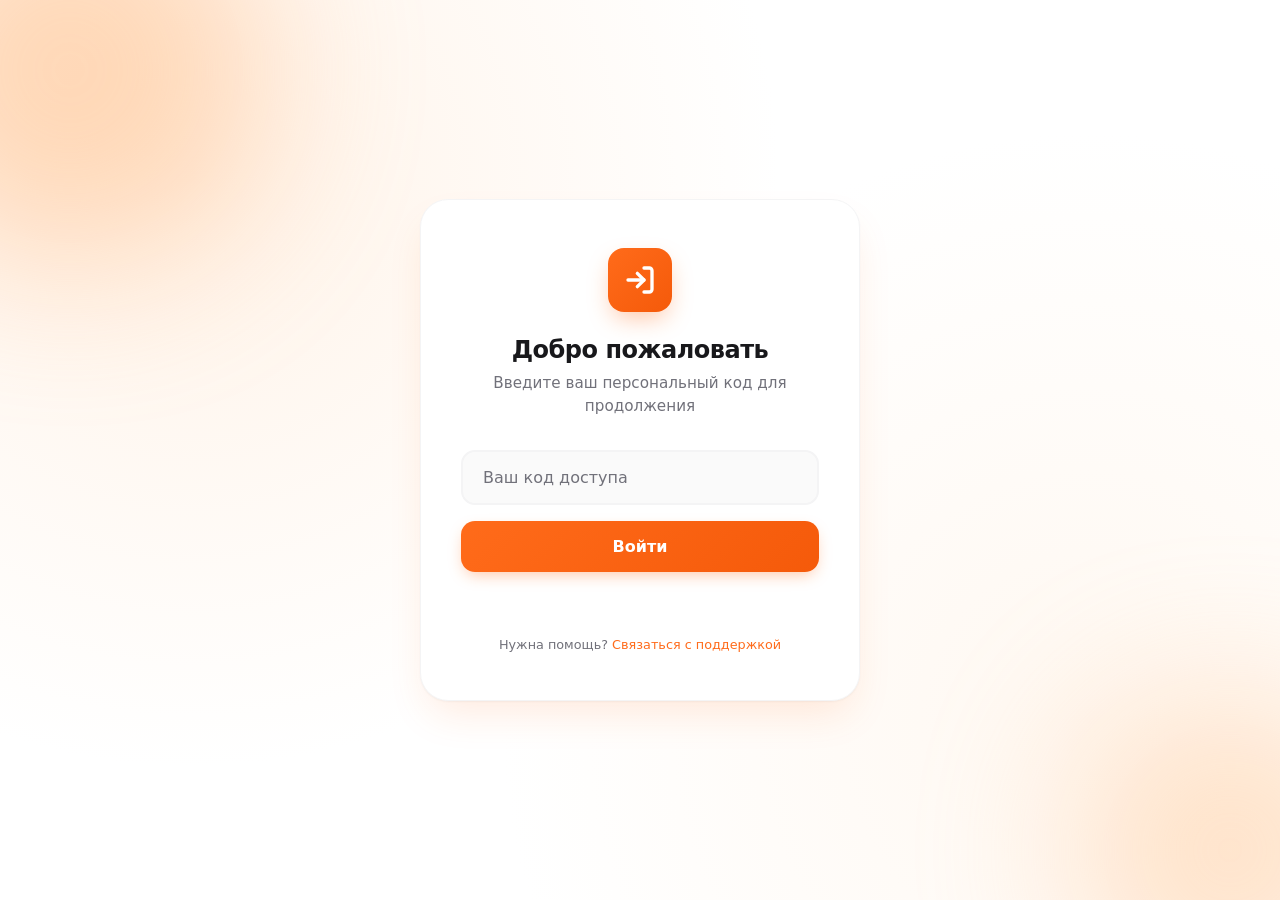
==== frontend/index.html @ 89c7c858 "update 1.2" ====
<!DOCTYPE html>
<html lang="ru">
<head>
    <meta charset="UTF-8">
    <meta name="viewport" content="width=device-width, initial-scale=1.0">
    <title>Вход в систему</title>
    <style>
        :root {
            --orange-500: #ff6b1a;
            --orange-600: #f55a0a;
            --orange-100: #fff3e8;
            --orange-50:  #fff8f1;
            --white:      #ffffff;
            --gray-50:    #fafafa;
            --gray-100:   #f4f4f5;
            --gray-300:   #d4d4d8;
            --gray-500:   #71717a;
            --gray-700:   #3f3f46;
            --gray-900:   #18181b;
            --red-500:    #ef4444;
        }

        * { box-sizing: border-box; margin: 0; padding: 0; }

        html, body { height: 100%; }

        body {
            display: flex;
            justify-content: center;
            align-items: center;
            min-height: 100vh;
            background:
                radial-gradient(circle at 15% 20%, var(--orange-100) 0%, transparent 45%),
                radial-gradient(circle at 85% 80%, var(--orange-50)  0%, transparent 45%),
                var(--white);
            font-family: 'Inter', 'Segoe UI', system-ui, -apple-system, sans-serif;
            color: var(--gray-900);
            padding: 1rem;
        }

        /* Декоративные оранжевые круги */
        .blob {
            position: fixed;
            border-radius: 50%;
            filter: blur(80px);
            opacity: 0.5;
            z-index: 0;
            pointer-events: none;
        }
        .blob-1 {
            width: 380px; height: 380px;
            background: #ffb980;
            top: -120px; left: -120px;
            animation: float 12s ease-in-out infinite;
        }
        .blob-2 {
            width: 300px; height: 300px;
            background: #ffc99a;
            bottom: -100px; right: -100px;
            animation: float 14s ease-in-out infinite reverse;
        }
        @keyframes float {
            0%, 100% { transform: translate(0, 0); }
            50%      { transform: translate(30px, -30px); }
        }

        .card {
            position: relative;
            z-index: 1;
            background: var(--white);
            border: 1px solid var(--gray-100);
            padding: 3rem 2.5rem;
            border-radius: 1.75rem;
            box-shadow:
                0 1px 2px rgba(0, 0, 0, 0.04),
                0 20px 40px -10px rgba(255, 107, 26, 0.15);
            width: 100%;
            max-width: 440px;
            text-align: center;
            animation: fadeUp 0.6s ease-out;
        }

        @keyframes fadeUp {
            from { opacity: 0; transform: translateY(16px); }
            to   { opacity: 1; transform: translateY(0); }
        }

        /* Логотип / иконка */
        .logo {
            width: 64px;
            height: 64px;
            margin: 0 auto 1.5rem;
            background: linear-gradient(135deg, var(--orange-500), var(--orange-600));
            border-radius: 1rem;
            display: flex;
            align-items: center;
            justify-content: center;
            box-shadow: 0 10px 25px -5px rgba(255, 107, 26, 0.4);
        }
        .logo svg {
            width: 32px;
            height: 32px;
            color: var(--white);
        }

        h1 {
            font-size: 1.5rem;
            font-weight: 700;
            margin-bottom: 0.5rem;
            color: var(--gray-900);
            letter-spacing: -0.02em;
        }

        .subtitle {
            color: var(--gray-500);
            font-size: 0.95rem;
            margin-bottom: 2rem;
            line-height: 1.5;
        }

        .input-wrapper {
            position: relative;
            margin-bottom: 1rem;
        }

        input {
            width: 100%;
            padding: 1rem 1.25rem;
            border-radius: 0.875rem;
            border: 2px solid var(--gray-100);
            background: var(--gray-50);
            color: var(--gray-900);
            font-size: 1rem;
            font-family: inherit;
            outline: none;
            transition: all 0.25s ease;
        }

        input::placeholder { color: var(--gray-500); }

        input:hover { border-color: var(--gray-300); }

        input:focus {
            border-color: var(--orange-500);
            background: var(--white);
            box-shadow: 0 0 0 4px rgba(255, 107, 26, 0.12);
        }

        .submit-btn {
            width: 100%;
            padding: 1rem;
            border: none;
            border-radius: 0.875rem;
            background: linear-gradient(135deg, var(--orange-500), var(--orange-600));
            color: var(--white);
            font-size: 1rem;
            font-weight: 600;
            font-family: inherit;
            cursor: pointer;
            transition: all 0.25s ease;
            box-shadow: 0 6px 16px -4px rgba(255, 107, 26, 0.4);
            display: flex;
            align-items: center;
            justify-content: center;
            gap: 0.5rem;
        }

        .submit-btn:hover:not(:disabled) {
            transform: translateY(-1px);
            box-shadow: 0 10px 20px -4px rgba(255, 107, 26, 0.5);
        }

        .submit-btn:active:not(:disabled) { transform: translateY(0); }

        .submit-btn:disabled {
            opacity: 0.7;
            cursor: not-allowed;
        }

        .spinner {
            width: 18px;
            height: 18px;
            border: 2.5px solid rgba(255, 255, 255, 0.4);
            border-top-color: var(--white);
            border-radius: 50%;
            animation: spin 0.7s linear infinite;
            display: none;
        }

        @keyframes spin { to { transform: rotate(360deg); } }

        .error {
            margin-top: 1rem;
            color: var(--red-500);
            font-size: 0.9rem;
            min-height: 1.2em;
            opacity: 0;
            transform: translateY(-4px);
            transition: all 0.3s ease;
        }
        .error.show {
            opacity: 1;
            transform: translateY(0);
        }

        .footer {
            margin-top: 2rem;
            font-size: 0.8rem;
            color: var(--gray-500);
        }
        .footer a {
            color: var(--orange-500);
            text-decoration: none;
            font-weight: 500;
        }
        .footer a:hover { text-decoration: underline; }

        /* Shake-анимация при ошибке */
        @keyframes shake {
            0%, 100% { transform: translateX(0); }
            25%      { transform: translateX(-8px); }
            75%      { transform: translateX(8px); }
        }
        .shake { animation: shake 0.4s ease; }

        @media (max-width: 480px) {
            .card { padding: 2rem 1.5rem; }
            h1 { font-size: 1.3rem; }
        }
    </style>
</head>
<body>

    <div class="blob blob-1"></div>
    <div class="blob blob-2"></div>

    <div class="card" id="card">
        <div class="logo">
            <svg viewBox="0 0 24 24" fill="none" stroke="currentColor" stroke-width="2.5" stroke-linecap="round" stroke-linejoin="round">
                <path d="M15 3h4a2 2 0 0 1 2 2v14a2 2 0 0 1-2 2h-4"/>
                <polyline points="10 17 15 12 10 7"/>
                <line x1="15" y1="12" x2="3" y2="12"/>
            </svg>
        </div>

        <h1>Добро пожаловать</h1>
        <p class="subtitle">Введите ваш персональный код для продолжения</p>

        <form id="authForm" autocomplete="off">
            <div class="input-wrapper">
                <input
                    type="text"
                    id="userId"
                    placeholder="Ваш код доступа"
                    autocomplete="off"
                    spellcheck="false"
                    required
                >
            </div>
            <button type="submit" class="submit-btn" id="submitBtn">
                <span id="btnText">Войти</span>
                <div class="spinner" id="spinner"></div>
            </button>
        </form>

        <div class="error" id="error"></div>

        <div class="footer">
            Нужна помощь? <a href="#">Связаться с поддержкой</a>
        </div>
    </div>

    <script>
        const form      = document.getElementById('authForm');
        const input     = document.getElementById('userId');
        const errorEl   = document.getElementById('error');
        const spinner   = document.getElementById('spinner');
        const btnText   = document.getElementById('btnText');
        const submitBtn = document.getElementById('submitBtn');
        const card      = document.getElementById('card');

        function showError(msg) {
            errorEl.textContent = msg;
            errorEl.classList.add('show');
            card.classList.remove('shake');
            void card.offsetWidth; // перезапуск анимации
            card.classList.add('shake');
        }

        function hideError() {
            errorEl.classList.remove('show');
        }

        function setLoading(loading) {
            submitBtn.disabled = loading;
            spinner.style.display = loading ? 'block' : 'none';
            btnText.textContent = loading ? 'Проверяем...' : 'Войти';
        }

        async function checkUser(value) {
            hideError();
            setLoading(true);

            try {
                const res = await fetch('/api/check', {
                    method: 'POST',
                    headers: { 'Content-Type': 'application/json' },
                    body: JSON.stringify({ input: value })
                });

                const data = await res.json();

                if (res.ok && data.redirect) {
                    window.location.href = data.redirect;
                } else {
                    showError(data.error || 'Неверный код доступа');
                    setLoading(false);
                    input.select();
                }
            } catch (e) {
                showError('Ошибка соединения. Попробуйте позже.');
                setLoading(false);
            }
        }

        form.addEventListener('submit', (e) => {
            e.preventDefault();
            const val = input.value.trim();
            if (val) checkUser(val);
        });

        // Скрываем ошибку при вводе
        input.addEventListener('input', hideError);
    </script>
</body>
</html>
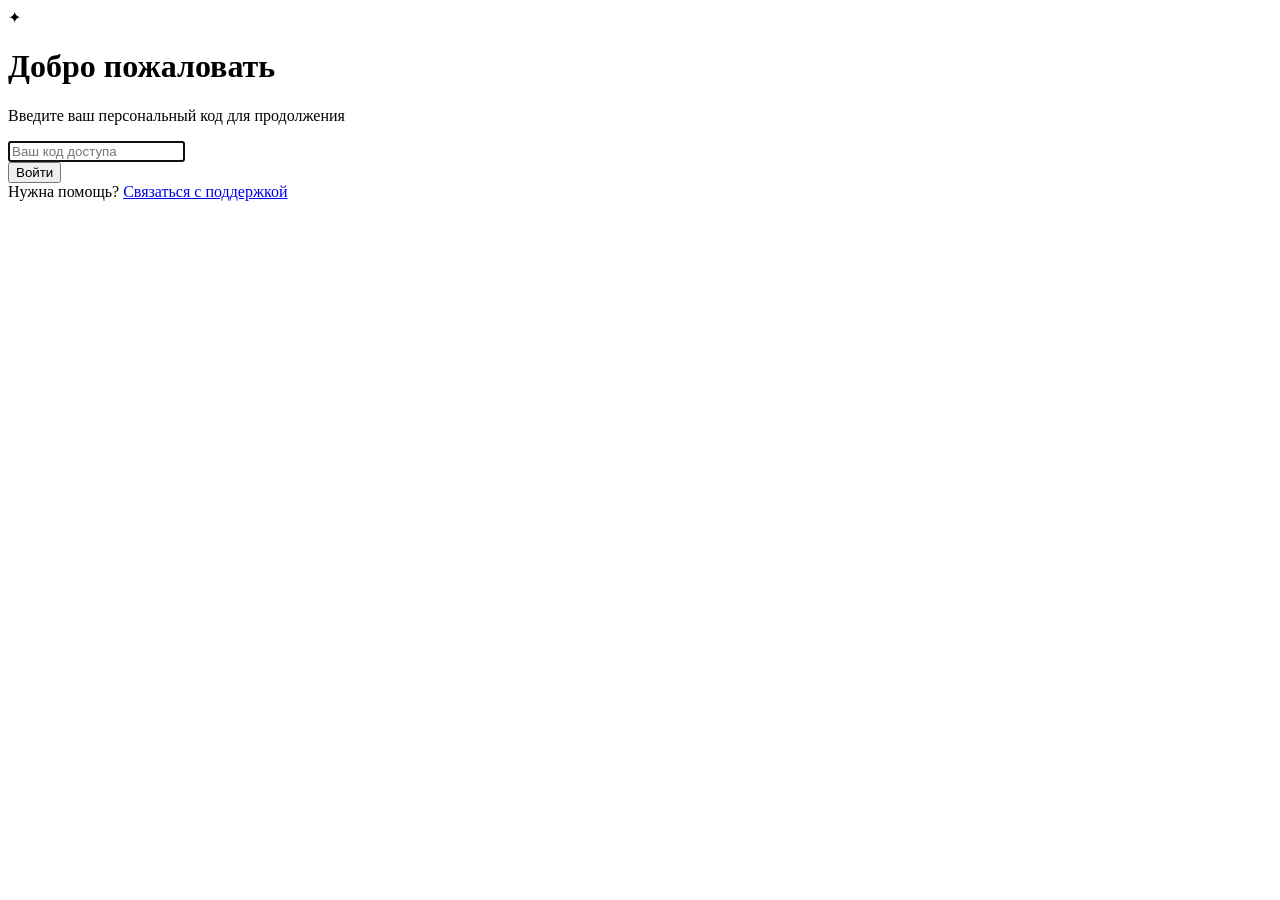
==== commit 42b6d7e1: "вынесены стили и добалена работа с куки" ====
--- a/frontend/index.html
+++ b/frontend/index.html
@@ -4,266 +4,28 @@
     <meta charset="UTF-8">
     <meta name="viewport" content="width=device-width, initial-scale=1.0">
     <title>Вход в систему</title>
-    <style>
-        :root {
-            --orange-500: #ff6b1a;
-            --orange-600: #f55a0a;
-            --orange-100: #fff3e8;
-            --orange-50:  #fff8f1;
-            --white:      #ffffff;
-            --gray-50:    #fafafa;
-            --gray-100:   #f4f4f5;
-            --gray-300:   #d4d4d8;
-            --gray-500:   #71717a;
-            --gray-700:   #3f3f46;
-            --gray-900:   #18181b;
-            --red-500:    #ef4444;
-        }
-
-        * { box-sizing: border-box; margin: 0; padding: 0; }
-
-        html, body { height: 100%; }
-
-        body {
-            display: flex;
-            justify-content: center;
-            align-items: center;
-            min-height: 100vh;
-            background:
-                radial-gradient(circle at 15% 20%, var(--orange-100) 0%, transparent 45%),
-                radial-gradient(circle at 85% 80%, var(--orange-50)  0%, transparent 45%),
-                var(--white);
-            font-family: 'Inter', 'Segoe UI', system-ui, -apple-system, sans-serif;
-            color: var(--gray-900);
-            padding: 1rem;
-        }
-
-        /* Декоративные оранжевые круги */
-        .blob {
-            position: fixed;
-            border-radius: 50%;
-            filter: blur(80px);
-            opacity: 0.5;
-            z-index: 0;
-            pointer-events: none;
-        }
-        .blob-1 {
-            width: 380px; height: 380px;
-            background: #ffb980;
-            top: -120px; left: -120px;
-            animation: float 12s ease-in-out infinite;
-        }
-        .blob-2 {
-            width: 300px; height: 300px;
-            background: #ffc99a;
-            bottom: -100px; right: -100px;
-            animation: float 14s ease-in-out infinite reverse;
-        }
-        @keyframes float {
-            0%, 100% { transform: translate(0, 0); }
-            50%      { transform: translate(30px, -30px); }
-        }
-
-        .card {
-            position: relative;
-            z-index: 1;
-            background: var(--white);
-            border: 1px solid var(--gray-100);
-            padding: 3rem 2.5rem;
-            border-radius: 1.75rem;
-            box-shadow:
-                0 1px 2px rgba(0, 0, 0, 0.04),
-                0 20px 40px -10px rgba(255, 107, 26, 0.15);
-            width: 100%;
-            max-width: 440px;
-            text-align: center;
-            animation: fadeUp 0.6s ease-out;
-        }
-
-        @keyframes fadeUp {
-            from { opacity: 0; transform: translateY(16px); }
-            to   { opacity: 1; transform: translateY(0); }
-        }
-
-        /* Логотип / иконка */
-        .logo {
-            width: 64px;
-            height: 64px;
-            margin: 0 auto 1.5rem;
-            background: linear-gradient(135deg, var(--orange-500), var(--orange-600));
-            border-radius: 1rem;
-            display: flex;
-            align-items: center;
-            justify-content: center;
-            box-shadow: 0 10px 25px -5px rgba(255, 107, 26, 0.4);
-        }
-        .logo svg {
-            width: 32px;
-            height: 32px;
-            color: var(--white);
-        }
-
-        h1 {
-            font-size: 1.5rem;
-            font-weight: 700;
-            margin-bottom: 0.5rem;
-            color: var(--gray-900);
-            letter-spacing: -0.02em;
-        }
-
-        .subtitle {
-            color: var(--gray-500);
-            font-size: 0.95rem;
-            margin-bottom: 2rem;
-            line-height: 1.5;
-        }
-
-        .input-wrapper {
-            position: relative;
-            margin-bottom: 1rem;
-        }
-
-        input {
-            width: 100%;
-            padding: 1rem 1.25rem;
-            border-radius: 0.875rem;
-            border: 2px solid var(--gray-100);
-            background: var(--gray-50);
-            color: var(--gray-900);
-            font-size: 1rem;
-            font-family: inherit;
-            outline: none;
-            transition: all 0.25s ease;
-        }
-
-        input::placeholder { color: var(--gray-500); }
-
-        input:hover { border-color: var(--gray-300); }
-
-        input:focus {
-            border-color: var(--orange-500);
-            background: var(--white);
-            box-shadow: 0 0 0 4px rgba(255, 107, 26, 0.12);
-        }
-
-        .submit-btn {
-            width: 100%;
-            padding: 1rem;
-            border: none;
-            border-radius: 0.875rem;
-            background: linear-gradient(135deg, var(--orange-500), var(--orange-600));
-            color: var(--white);
-            font-size: 1rem;
-            font-weight: 600;
-            font-family: inherit;
-            cursor: pointer;
-            transition: all 0.25s ease;
-            box-shadow: 0 6px 16px -4px rgba(255, 107, 26, 0.4);
-            display: flex;
-            align-items: center;
-            justify-content: center;
-            gap: 0.5rem;
-        }
-
-        .submit-btn:hover:not(:disabled) {
-            transform: translateY(-1px);
-            box-shadow: 0 10px 20px -4px rgba(255, 107, 26, 0.5);
-        }
-
-        .submit-btn:active:not(:disabled) { transform: translateY(0); }
-
-        .submit-btn:disabled {
-            opacity: 0.7;
-            cursor: not-allowed;
-        }
-
-        .spinner {
-            width: 18px;
-            height: 18px;
-            border: 2.5px solid rgba(255, 255, 255, 0.4);
-            border-top-color: var(--white);
-            border-radius: 50%;
-            animation: spin 0.7s linear infinite;
-            display: none;
-        }
-
-        @keyframes spin { to { transform: rotate(360deg); } }
-
-        .error {
-            margin-top: 1rem;
-            color: var(--red-500);
-            font-size: 0.9rem;
-            min-height: 1.2em;
-            opacity: 0;
-            transform: translateY(-4px);
-            transition: all 0.3s ease;
-        }
-        .error.show {
-            opacity: 1;
-            transform: translateY(0);
-        }
-
-        .footer {
-            margin-top: 2rem;
-            font-size: 0.8rem;
-            color: var(--gray-500);
-        }
-        .footer a {
-            color: var(--orange-500);
-            text-decoration: none;
-            font-weight: 500;
-        }
-        .footer a:hover { text-decoration: underline; }
-
-        /* Shake-анимация при ошибке */
-        @keyframes shake {
-            0%, 100% { transform: translateX(0); }
-            25%      { transform: translateX(-8px); }
-            75%      { transform: translateX(8px); }
-        }
-        .shake { animation: shake 0.4s ease; }
-
-        @media (max-width: 480px) {
-            .card { padding: 2rem 1.5rem; }
-            h1 { font-size: 1.3rem; }
-        }
-    </style>
+    <link rel="stylesheet" href="/style.css">
 </head>
 <body>
+    <div class="bg-blob blob-1"></div>
+    <div class="bg-blob blob-2"></div>
 
-    <div class="blob blob-1"></div>
-    <div class="blob blob-2"></div>
-
-    <div class="card" id="card">
-        <div class="logo">
-            <svg viewBox="0 0 24 24" fill="none" stroke="currentColor" stroke-width="2.5" stroke-linecap="round" stroke-linejoin="round">
-                <path d="M15 3h4a2 2 0 0 1 2 2v14a2 2 0 0 1-2 2h-4"/>
-                <polyline points="10 17 15 12 10 7"/>
-                <line x1="15" y1="12" x2="3" y2="12"/>
-            </svg>
-        </div>
-
+    <div class="card">
+        <div class="logo">✦</div>
         <h1>Добро пожаловать</h1>
         <p class="subtitle">Введите ваш персональный код для продолжения</p>
 
-        <form id="authForm" autocomplete="off">
-            <div class="input-wrapper">
-                <input
-                    type="text"
-                    id="userId"
-                    placeholder="Ваш код доступа"
-                    autocomplete="off"
-                    spellcheck="false"
-                    required
-                >
+        <form id="authForm">
+            <div class="input-group">
+                <input type="text" id="userId" placeholder="Ваш код доступа" autocomplete="off" autofocus required>
             </div>
-            <button type="submit" class="submit-btn" id="submitBtn">
-                <span id="btnText">Войти</span>
-                <div class="spinner" id="spinner"></div>
+            <button type="submit" class="btn" id="submitBtn">
+                <span class="btn-text">Войти</span>
+                <span class="spinner"></span>
             </button>
         </form>
 
-        <div class="error" id="error"></div>
+        <div class="message" id="message"></div>
 
         <div class="footer">
             Нужна помощь? <a href="#">Связаться с поддержкой</a>
@@ -271,35 +33,46 @@
     </div>
 
     <script>
-        const form      = document.getElementById('authForm');
-        const input     = document.getElementById('userId');
-        const errorEl   = document.getElementById('error');
-        const spinner   = document.getElementById('spinner');
-        const btnText   = document.getElementById('btnText');
-        const submitBtn = document.getElementById('submitBtn');
-        const card      = document.getElementById('card');
-
-        function showError(msg) {
-            errorEl.textContent = msg;
-            errorEl.classList.add('show');
-            card.classList.remove('shake');
-            void card.offsetWidth; // перезапуск анимации
-            card.classList.add('shake');
+        // 🔧 Чтение cookie
+        function getCookie(name) {
+            const match = document.cookie.match(new RegExp('(^| )' + name + '=([^;]+)'));
+            return match ? match[2] : null;
         }
 
-        function hideError() {
-            errorEl.classList.remove('show');
+        // 🚀 Авто-редирект при загрузке, если куки есть
+        window.addEventListener('DOMContentLoaded', () => {
+            const savedRoute = getCookie('user_redirect_route');
+            if (savedRoute) {
+                window.location.href = savedRoute;
+            }
+        });
+
+        const form = document.getElementById('authForm');
+        const input = document.getElementById('userId');
+        const btn = document.getElementById('submitBtn');
+        const message = document.getElementById('message');
+
+        function showMessage(text) {
+            message.textContent = text;
+            message.className = 'message active error';
         }
 
-        function setLoading(loading) {
-            submitBtn.disabled = loading;
-            spinner.style.display = loading ? 'block' : 'none';
-            btnText.textContent = loading ? 'Проверяем...' : 'Войти';
+        function hideMessage() {
+            message.className = 'message';
         }
 
-        async function checkUser(value) {
-            hideError();
-            setLoading(true);
+        form.addEventListener('submit', async (e) => {
+            e.preventDefault();
+            const value = input.value.trim();
+
+            if (!value) {
+                showMessage('Пожалуйста, введите код');
+                return;
+            }
+
+            hideMessage();
+            btn.classList.add('loading');
+            btn.disabled = true;
 
             try {
                 const res = await fetch('/api/check', {
@@ -313,24 +86,15 @@
                 if (res.ok && data.redirect) {
                     window.location.href = data.redirect;
                 } else {
-                    showError(data.error || 'Неверный код доступа');
-                    setLoading(false);
-                    input.select();
+                    showMessage(data.detail || data.error || 'Неверный код доступа');
                 }
-            } catch (e) {
-                showError('Ошибка соединения. Попробуйте позже.');
-                setLoading(false);
+            } catch (err) {
+                showMessage('Ошибка соединения. Попробуйте позже.');
+            } finally {
+                btn.classList.remove('loading');
+                btn.disabled = false;
             }
-        }
-
-        form.addEventListener('submit', (e) => {
-            e.preventDefault();
-            const val = input.value.trim();
-            if (val) checkUser(val);
         });
-
-        // Скрываем ошибку при вводе
-        input.addEventListener('input', hideError);
     </script>
 </body>
 </html>
